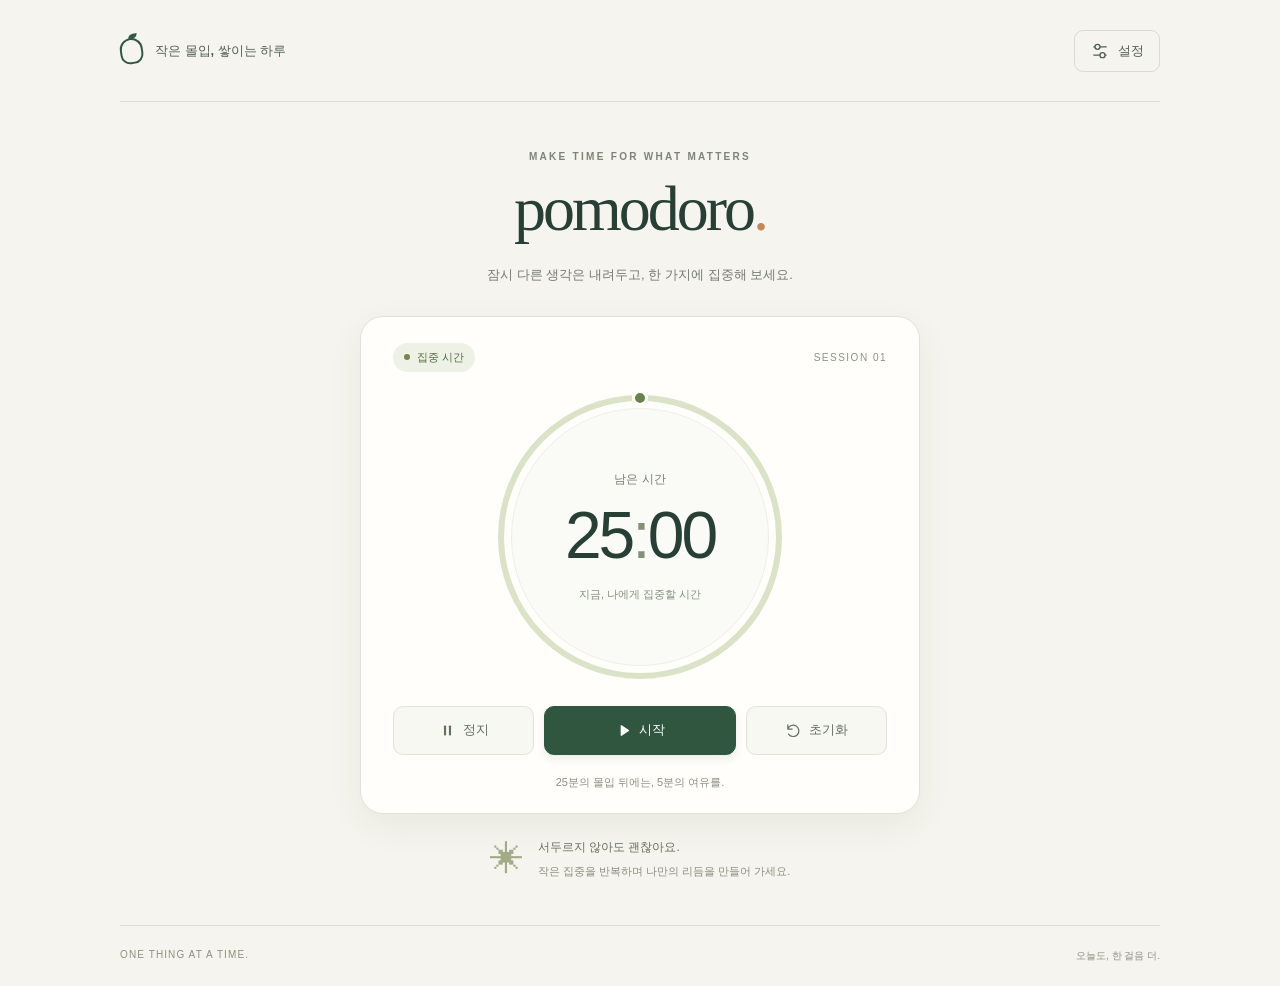
==== index.html @ e622cb45 "INIT" ====
<!DOCTYPE html>
<html lang="ko">
  <head>
    <meta charset="UTF-8" />
    <meta name="viewport" content="width=device-width, initial-scale=1.0" />
    <meta name="theme-color" content="#f5f4ee" />
    <title>pomodoro · 나만의 집중 시간</title>
    <link rel="stylesheet" href="index.css" />
    <script src="timer-settings.js" defer></script>
    <script src="index.js" defer></script>
  </head>
  <body>
    <div class="app">
      <header class="header">
        <a class="brand" href="index.html" aria-label="pomodoro 홈">
          <span class="brand-mark" aria-hidden="true"></span>
          <span>작은 몰입, 쌓이는 하루</span>
        </a>
        <form action="setting.html">
        <button class="settings" type="submit">
          <svg viewBox="0 0 24 24" fill="none" stroke="currentColor" stroke-width="1.6" aria-hidden="true"><path d="M4 7h16M4 17h16"/><circle cx="9" cy="7" r="3"/><circle cx="15" cy="17" r="3"/></svg>
          설정
        </button>
        </form>
      </header>

      <main>
        <div class="intro">
          <p class="eyebrow">MAKE TIME FOR WHAT MATTERS</p>
          <h1>pomodoro<span aria-hidden="true">.</span></h1>
          <p class="description">잠시 다른 생각은 내려두고, 한 가지에 집중해 보세요.</p>
        </div>

        <section class="timer-card" aria-label="집중 타이머">
          <div class="card-top">
            <span class="focus-badge"><span aria-hidden="true"></span>집중 시간</span>
            <span class="session">SESSION 01</span>
          </div>
          <div class="timer-face">
            <div class="timer-content">
              <p class="timer-label">남은 시간</p>
              <p class="time" aria-label="25분 0초">25<span>:</span>00</p>
              <p class="timer-message">지금, 나에게 집중할 시간</p>
            </div>
          </div>
          <div class="controls" aria-label="타이머 제어">
            <button id="stop-button" class="button button-secondary" type="button">
              <svg viewBox="0 0 24 24" fill="currentColor" aria-hidden="true"><rect x="7" y="5" width="3" height="14" rx="1"/><rect x="14" y="5" width="3" height="14" rx="1"/></svg>
              정지
            </button>
            <button id="start-button" class="button button-primary" type="button">
              <svg viewBox="0 0 24 24" fill="currentColor" aria-hidden="true"><path d="M8 5.5a1 1 0 0 1 1.5-.86l10 6.5a1 1 0 0 1 0 1.72l-10 6.5A1 1 0 0 1 8 18.5z"/></svg>
              시작
            </button>
            <button id="reset-button" class="button button-secondary" type="button">
              <svg viewBox="0 0 24 24" fill="none" stroke="currentColor" stroke-width="1.7" stroke-linecap="round" stroke-linejoin="round" aria-hidden="true"><path d="M4 10a8 8 0 1 1 1 7M4 4v6h6"/></svg>
              초기화
            </button>
          </div>
          <p class="card-note">25분의 몰입 뒤에는, 5분의 여유를.</p>
        </section>

        <aside class="rhythm" aria-label="뽀모도로 이용 안내">
          <span class="rhythm-icon" aria-hidden="true">✳</span>
          <div><h2>서두르지 않아도 괜찮아요.</h2><p>작은 집중을 반복하며 나만의 리듬을 만들어 가세요.</p></div>
        </aside>
      </main>

      <footer><span>ONE THING AT A TIME.</span><span>오늘도, 한 걸음 더.</span></footer>
    </div>
  </body>
</html>
---- index.css ----
@charset "UTF-8";

:root {
  color-scheme: light;
  font-family: "Pretendard", "Noto Sans KR", "Malgun Gothic", sans-serif;
  color: #283f35;
  background: #f5f4ee;
  font-synthesis: none;
}

* { box-sizing: border-box; }
body { margin: 0; }
button, a { -webkit-tap-highlight-color: transparent; }
button { font: inherit; cursor: pointer; }
button:focus-visible, a:focus-visible { outline: 3px solid #c18743; outline-offset: 5px; }
svg { width: 20px; height: 20px; flex-shrink: 0; }
.app { max-width: 1120px; min-height: 100svh; margin: auto; padding: 0 40px; display: flex; flex-direction: column; }
.header { height: 102px; display: flex; justify-content: space-between; align-items: center; border-bottom: 1px solid #dddfd4; }
.brand { display: flex; align-items: center; gap: 12px; text-decoration: none; color: #526054; font-size: 13px; font-weight: 600; }
.brand-mark { width: 23px; height: 26px; border: 2px solid #325843; border-radius: 12px 12px 10px 10px; position: relative; transform: rotate(-8deg); }
.brand-mark::before { content: ""; position: absolute; width: 9px; height: 5px; left: 8px; top: -6px; background: #325843; border-radius: 7px 0; }
.settings { display: flex; align-items: center; gap: 8px; padding: 10px 15px; border: 1px solid #d8ddd1; border-radius: 9px; background: transparent; color: #526054; font-size: 13px; }
.settings svg circle { fill: #f5f4ee; }
main { width: 100%; max-width: 560px; margin: 49px auto 45px; }
.intro { text-align: center; }
.eyebrow { margin: 0 0 12px; font-size: 10px; font-weight: 600; letter-spacing: 2.3px; color: #7b8576; }
h1 { margin: 0; font-family: Georgia, "Times New Roman", serif; font-weight: 400; font-size: clamp(48px, 8vw, 64px); letter-spacing: -3px; line-height: 1.1; }
h1 span { color: #c38758; }
.description { margin: 19px 0 29px; color: #737b70; font-size: 13px; line-height: 1.8; word-break: keep-all; }
.timer-card { padding: 26px 32px 23px; border: 1px solid #e0e3d8; border-radius: 23px; background: #fffefa; box-shadow: 0 12px 35px #344c3010; }
.card-top { display: flex; align-items: center; justify-content: space-between; }
.focus-badge { display: inline-flex; align-items: center; gap: 7px; padding: 7px 11px; border-radius: 20px; background: #eef2e6; color: #536a43; font-size: 11px; font-weight: 600; }
.focus-badge > span { width: 6px; height: 6px; border-radius: 50%; background: #72874f; }
.session { font-size: 10px; letter-spacing: 1.5px; color: #8b9285; }
.timer-face { width: 284px; max-width: 100%; aspect-ratio: 1; margin: 23px auto 27px; border: 6px solid #dae2c7; border-radius: 50%; padding: 7px; position: relative; }
.timer-face::before { content: ""; position: absolute; width: 10px; height: 10px; background: #6a8150; border: 3px solid #fffefa; box-sizing: content-box; border-radius: 50%; top: -11px; left: calc(50% - 8px); }
.timer-content { height: 100%; display: flex; flex-direction: column; align-items: center; justify-content: center; border: 1px solid #edf0e5; border-radius: 50%; background: #fafbf6; }
.timer-label { margin: 0 0 10px; color: #76816d; font-size: 12px; }
.time { margin: 0; font-size: clamp(48px, 13vw, 66px); font-weight: 400; line-height: 1.15; letter-spacing: -3px; font-variant-numeric: tabular-nums; }
.time span { color: #849176; }
.timer-message { margin: 13px 0 0; color: #85907c; font-size: 11px; }
.controls { display: grid; grid-template-columns: 1fr 1.35fr 1fr; gap: 10px; }
.button { min-height: 49px; display: flex; justify-content: center; align-items: center; gap: 7px; border-radius: 10px; font-size: 13px; font-weight: 600; transition: background-color .15s, transform .15s; }
.button:active { transform: translateY(1px); }
.button-primary { border: 1px solid #31563f; background: #31563f; color: #fffefa; box-shadow: 0 4px 9px #31563f18; }
.button-primary:hover { background: #264632; }
.button-secondary { border: 1px solid #e1e5d9; background: #f7f8f2; color: #63705b; }
.button-secondary:hover, .settings:hover { background: #e9eddf; }
.button svg { width: 17px; height: 17px; }
.card-note { margin: 20px 0 0; text-align: center; font-size: 11px; color: #8b9183; }
.rhythm { display: flex; align-items: center; justify-content: center; gap: 14px; margin-top: 25px; padding: 0 8px; }
.rhythm-icon { color: #a1ab87; font-size: 34px; }
.rhythm h2 { margin: 0 0 6px; font-size: 12px; font-weight: 500; color: #67725c; }
.rhythm p { margin: 0; font-size: 11px; line-height: 1.7; color: #8a9081; word-break: keep-all; }
footer { margin-top: auto; padding: 23px 0; display: flex; justify-content: space-between; border-top: 1px solid #dddfd4; color: #8a9281; font-size: 10px; letter-spacing: 1.1px; }
footer span:last-child { letter-spacing: 0; }

@media (max-width: 540px) {
  .app { padding: 0 22px; }
  .header { height: 80px; }
  .brand { font-size: 11px; gap: 9px; }
  .settings { padding: 8px 10px; font-size: 12px; }
  main { margin: 36px auto; }
  .description { font-size: 12px; margin-bottom: 24px; }
  .timer-card { padding: 21px 18px; }
  .timer-face { width: 258px; }
  .controls { gap: 7px; }
  .button { gap: 5px; font-size: 12px; }
}

@media (prefers-reduced-motion: reduce) {
  .button { transition: none; }
}
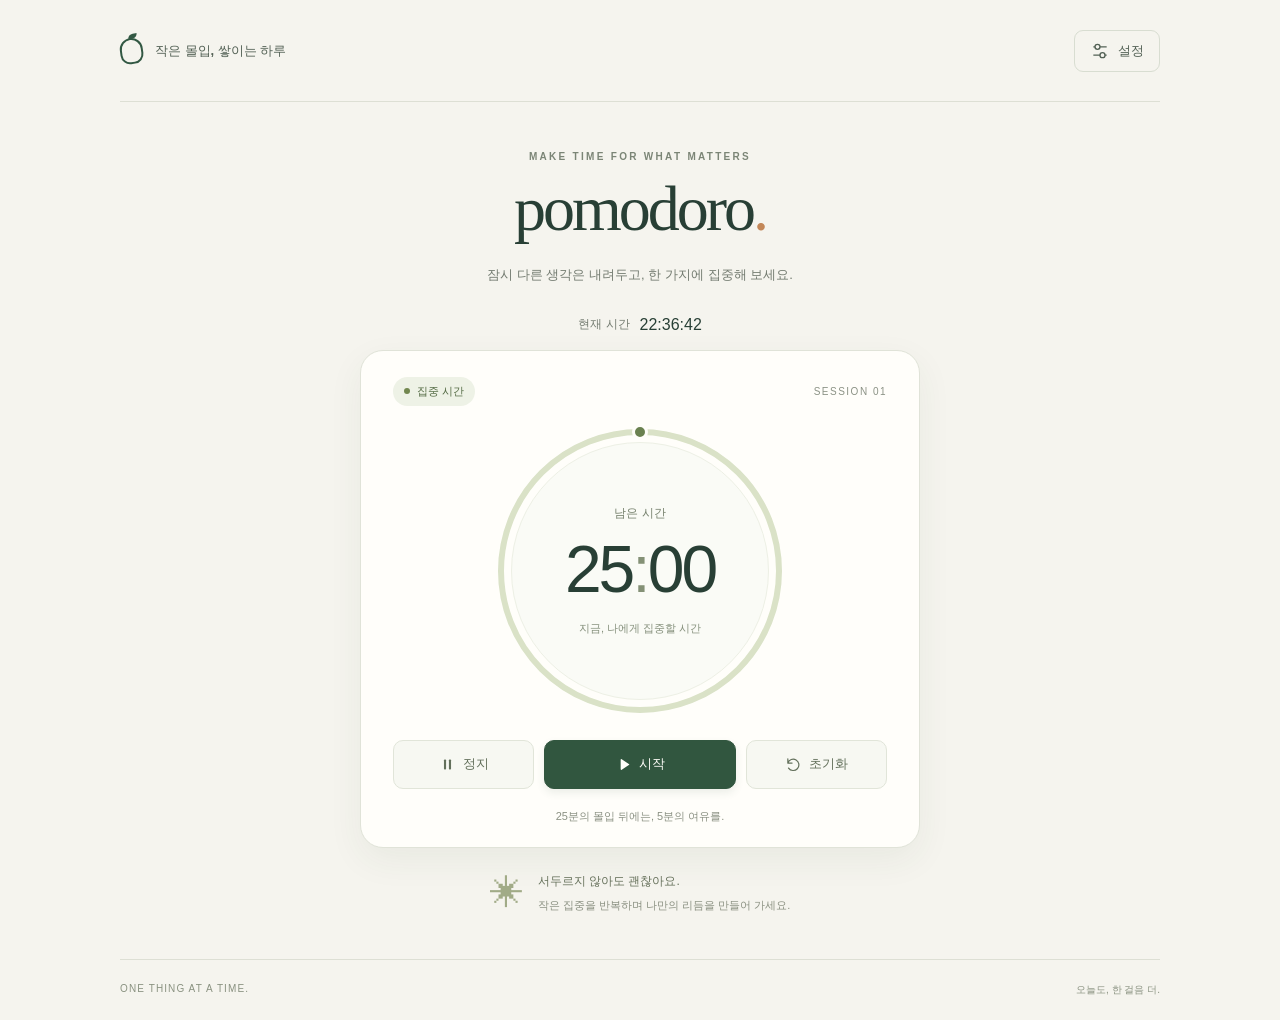
==== commit 32e295d1: "메인페이지 현재 시간 기능 추가" ====
--- a/index.html
+++ b/index.html
@@ -30,6 +30,8 @@
           <h1>pomodoro<span aria-hidden="true">.</span></h1>
           <p class="description">잠시 다른 생각은 내려두고, 한 가지에 집중해 보세요.</p>
         </div>
+
+        <p class="current-clock">현재 시간 <time id="current-time">--:--:--</time></p>
 
         <section class="timer-card" aria-label="집중 타이머">
           <div class="card-top">
--- a/index.css
+++ b/index.css
@@ -27,6 +27,8 @@
 h1 { margin: 0; font-family: Georgia, "Times New Roman", serif; font-weight: 400; font-size: clamp(48px, 8vw, 64px); letter-spacing: -3px; line-height: 1.1; }
 h1 span { color: #c38758; }
 .description { margin: 19px 0 29px; color: #737b70; font-size: 13px; line-height: 1.8; word-break: keep-all; }
+.current-clock { display: flex; justify-content: center; align-items: center; gap: 10px; margin: 0 0 16px; color: #737b70; font-size: 12px; }
+.current-clock time { color: #283f35; font-size: 16px; font-variant-numeric: tabular-nums; }
 .timer-card { padding: 26px 32px 23px; border: 1px solid #e0e3d8; border-radius: 23px; background: #fffefa; box-shadow: 0 12px 35px #344c3010; }
 .card-top { display: flex; align-items: center; justify-content: space-between; }
 .focus-badge { display: inline-flex; align-items: center; gap: 7px; padding: 7px 11px; border-radius: 20px; background: #eef2e6; color: #536a43; font-size: 11px; font-weight: 600; }
